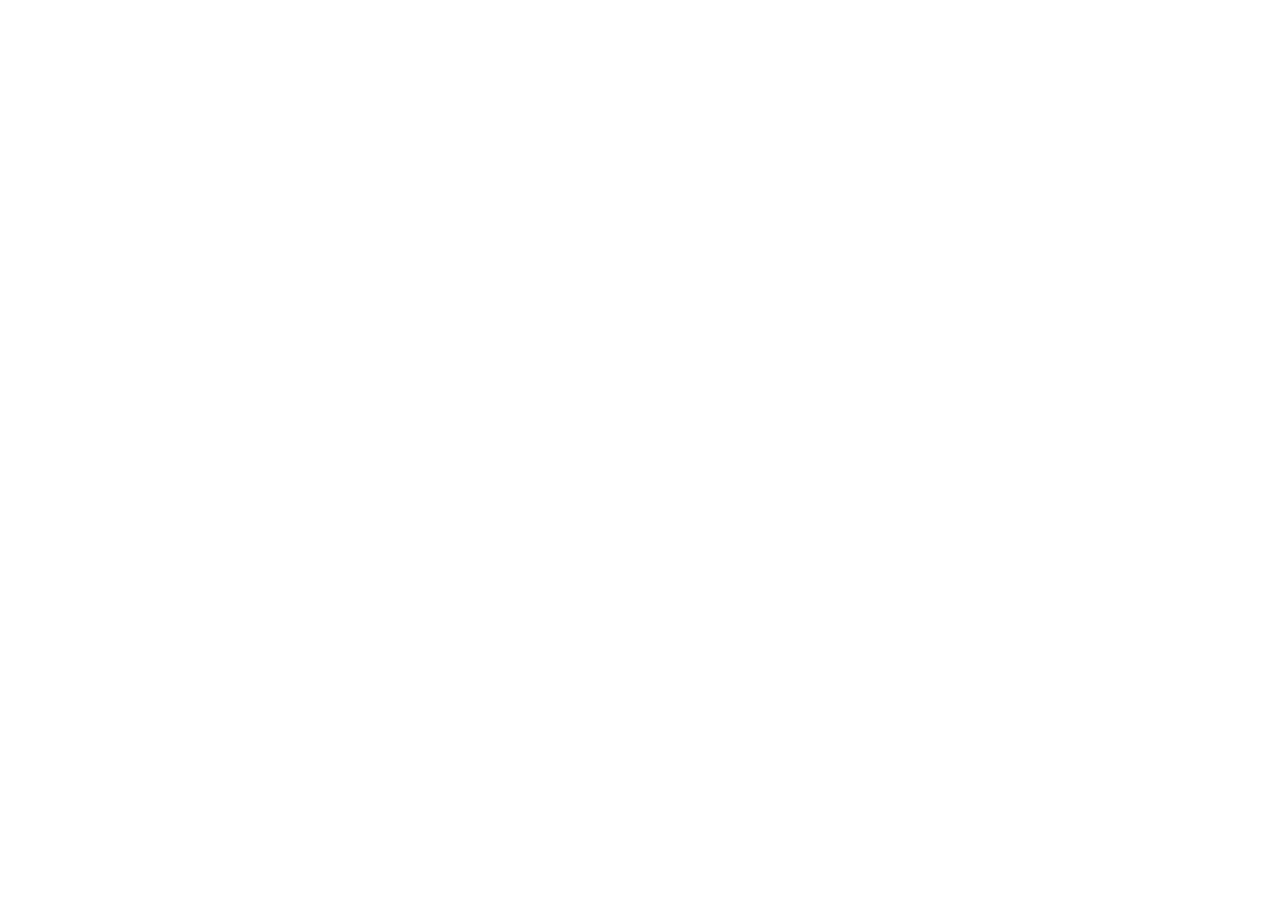
==== index.html @ 87368f3e "feat: initialize project structure and add base games - Setup project scaffolding with React, Vite, " ====
<!doctype html>
<html lang="en">
  <head>
    <meta charset="UTF-8" />
    <meta name="viewport" content="width=device-width, initial-scale=1.0" />
    <title>Unblocked Arcade</title>
    <meta name="description" content="Play popular unblocked games seamlessly with embedded iframe gaming, favorites, categories, and custom game support." />
    <meta property="og:title" content="Unblocked Arcade" />
    <meta property="og:description" content="Play popular unblocked games seamlessly with embedded iframe gaming, favorites, categories, and custom game support." />
    <meta property="og:type" content="website" />
    <meta name="twitter:card" content="summary_large_image" />
    <link rel="preconnect" href="https://fonts.googleapis.com">
    <link rel="preconnect" href="https://fonts.gstatic.com" crossorigin>
    <link href="https://fonts.googleapis.com/css2?family=Outfit:wght@400;500;600;700&family=Plus+Jakarta+Sans:wght@400;500;600&display=swap" rel="stylesheet">
  </head>
  <body>
    <div id="root"></div>
    <script type="module" src="/src/main.jsx"></script>
  </body>
</html>
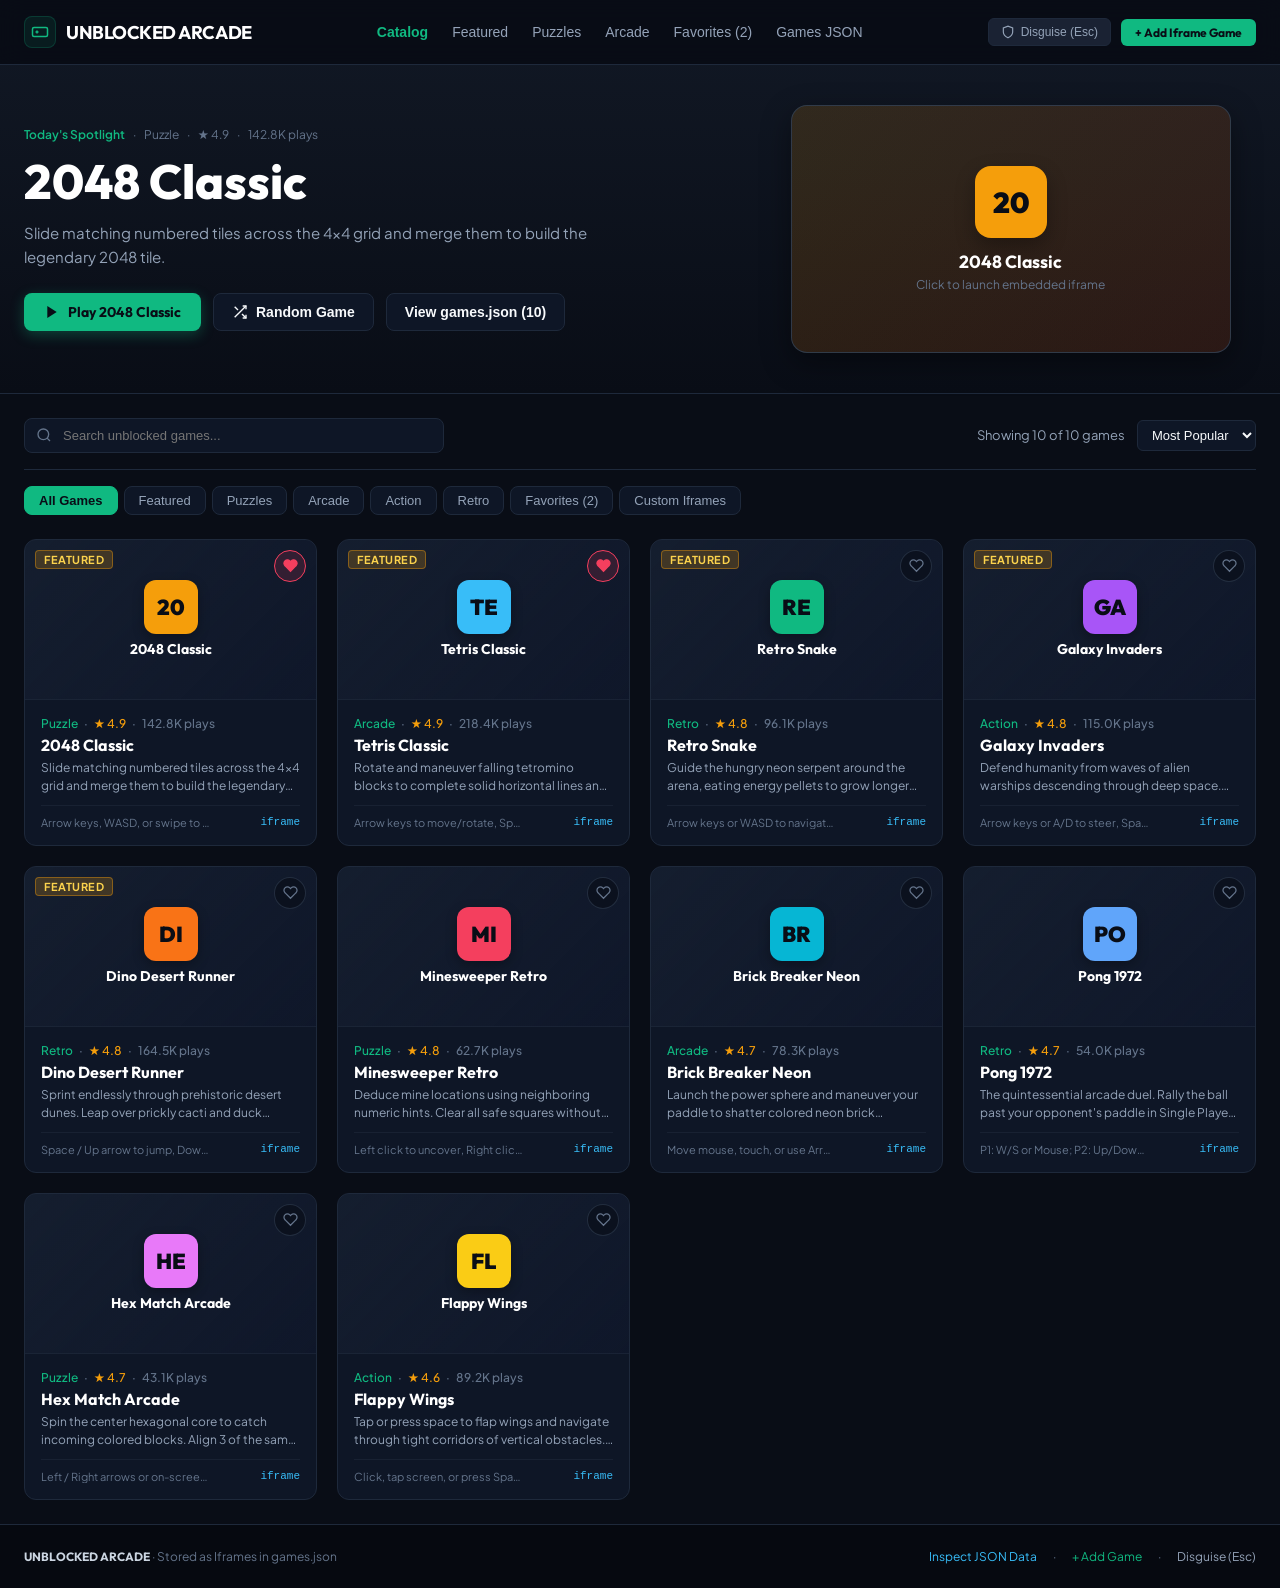
==== commit 33e7448b: "feat: add initial game library and configuration - Implement base path and asset links - Add game re" ====
--- a/index.html
+++ b/index.html
@@ -11,11 +11,11 @@
     <meta name="twitter:card" content="summary_large_image" />
     <link rel="preconnect" href="https://fonts.googleapis.com">
     <link rel="preconnect" href="https://fonts.gstatic.com" crossorigin>
-    <link href="https://fonts.googleapis.com/css2?family=Outfit:wght@400;500;600;700&family=Plus+Jakarta+Sans:wght@400;500;600&display=swap" rel="stylesheet">
+    <link href="https://fonts.googleapis.com/css2?family=Outfit:wght@400;500;600;700;800&family=Plus+Jakarta+Sans:wght@400;500;600;700&display=swap" rel="stylesheet">
+    <link rel="stylesheet" href="./style.css" />
   </head>
   <body>
     <div id="root"></div>
-    <script type="module" src="/src/main.jsx"></script>
+    <script type="module" src="./app.js"></script>
   </body>
 </html>
-
--- a/style.css
+++ b/style.css
@@ -0,0 +1,750 @@
+/* Unblocked Arcade - Modern Dark Theme Styles */
+:root {
+  --bg-primary: #090d16;
+  --bg-surface: #0e1626;
+  --bg-surface-hover: #152238;
+  --border-color: #1e293b;
+  --border-hover: #334155;
+  --text-main: #f8fafc;
+  --text-muted: #94a3b8;
+  --text-dim: #64748b;
+  --accent-emerald: #10b981;
+  --accent-emerald-hover: #34d399;
+  --accent-sky: #38bdf8;
+  --accent-rose: #f43f5e;
+  --accent-amber: #f59e0b;
+}
+
+* {
+  box-sizing: border-box;
+  margin: 0;
+  padding: 0;
+}
+
+body {
+  font-family: 'Plus Jakarta Sans', system-ui, -apple-system, BlinkMacSystemFont, "Segoe UI", Roboto, sans-serif;
+  background-color: var(--bg-primary);
+  color: var(--text-main);
+  min-height: 100vh;
+  display: flex;
+  flex-direction: column;
+  overflow-x: hidden;
+  -webkit-font-smoothing: antialiased;
+}
+
+h1, h2, h3, h4, h5, h6, .font-display {
+  font-family: 'Outfit', sans-serif;
+}
+
+/* Scrollbar */
+::-webkit-scrollbar {
+  width: 8px;
+  height: 8px;
+}
+::-webkit-scrollbar-track {
+  background: #060910;
+}
+::-webkit-scrollbar-thumb {
+  background: #1e293b;
+  border-radius: 4px;
+}
+::-webkit-scrollbar-thumb:hover {
+  background: #334155;
+}
+
+/* Header */
+.site-header {
+  position: sticky;
+  top: 0;
+  z-index: 40;
+  width: 100%;
+  background: rgba(9, 13, 22, 0.92);
+  backdrop-filter: blur(12px);
+  border-bottom: 1px solid var(--border-color);
+}
+.header-container {
+  max-width: 1280px;
+  margin: 0 auto;
+  padding: 0 1.5rem;
+  height: 64px;
+  display: flex;
+  align-items: center;
+  justify-content: space-between;
+}
+
+.brand-btn {
+  display: flex;
+  align-items: center;
+  gap: 10px;
+  background: none;
+  border: none;
+  color: inherit;
+  cursor: pointer;
+  text-decoration: none;
+}
+.brand-icon {
+  width: 32px;
+  height: 32px;
+  border-radius: 8px;
+  background: rgba(16, 185, 129, 0.1);
+  border: 1px solid rgba(16, 185, 129, 0.2);
+  display: flex;
+  align-items: center;
+  justify-content: center;
+  color: var(--accent-emerald);
+}
+.brand-name {
+  font-size: 1.15rem;
+  font-weight: 700;
+  letter-spacing: -0.025em;
+  color: #ffffff;
+}
+
+.nav-links {
+  display: flex;
+  align-items: center;
+  gap: 1.5rem;
+}
+@media (max-width: 768px) {
+  .nav-links { display: none; }
+}
+.nav-link {
+  background: none;
+  border: none;
+  color: var(--text-muted);
+  font-size: 0.875rem;
+  font-weight: 500;
+  cursor: pointer;
+  padding: 4px 0;
+  transition: color 0.15s ease;
+}
+.nav-link:hover, .nav-link.active {
+  color: var(--accent-emerald);
+  font-weight: 600;
+}
+
+.header-actions {
+  display: flex;
+  align-items: center;
+  gap: 10px;
+}
+.btn-disguise {
+  display: inline-flex;
+  align-items: center;
+  gap: 6px;
+  padding: 6px 12px;
+  font-size: 0.75rem;
+  font-weight: 500;
+  color: var(--text-muted);
+  background: rgba(30, 41, 59, 0.8);
+  border: 1px solid var(--border-color);
+  border-radius: 6px;
+  cursor: pointer;
+  transition: all 0.15s ease;
+}
+.btn-disguise:hover {
+  background: rgba(51, 65, 85, 0.8);
+  color: #fff;
+}
+@media (max-width: 640px) {
+  .btn-disguise { display: none; }
+}
+
+.btn-add {
+  display: inline-flex;
+  align-items: center;
+  gap: 6px;
+  padding: 6px 14px;
+  font-size: 0.75rem;
+  font-weight: 700;
+  color: #090d16;
+  background: var(--accent-emerald);
+  border: none;
+  border-radius: 6px;
+  cursor: pointer;
+  transition: background 0.15s ease;
+}
+.btn-add:hover {
+  background: var(--accent-emerald-hover);
+}
+
+/* Hero Spotlight */
+.hero-spotlight {
+  border-bottom: 1px solid var(--border-color);
+  background: linear-gradient(180deg, rgba(30, 41, 59, 0.35) 0%, rgba(9, 13, 22, 1) 100%);
+  padding: 2.5rem 1.5rem;
+}
+.hero-container {
+  max-width: 1280px;
+  margin: 0 auto;
+  display: grid;
+  grid-template-columns: 1.3fr 0.9fr;
+  gap: 2rem;
+  align-items: center;
+}
+@media (max-width: 900px) {
+  .hero-container { grid-template-columns: 1fr; }
+}
+.hero-meta {
+  display: flex;
+  align-items: center;
+  gap: 8px;
+  font-size: 0.75rem;
+  color: var(--text-dim);
+  margin-bottom: 0.75rem;
+}
+.hero-title {
+  font-size: clamp(2rem, 4vw, 3rem);
+  font-weight: 800;
+  color: #ffffff;
+  line-height: 1.15;
+  margin-bottom: 0.75rem;
+}
+.hero-desc {
+  font-size: 0.9375rem;
+  color: var(--text-muted);
+  line-height: 1.6;
+  max-width: 600px;
+  margin-bottom: 1.5rem;
+}
+.hero-actions {
+  display: flex;
+  flex-wrap: wrap;
+  align-items: center;
+  gap: 12px;
+}
+.btn-primary {
+  display: inline-flex;
+  align-items: center;
+  gap: 8px;
+  padding: 10px 20px;
+  font-size: 0.875rem;
+  font-weight: 700;
+  color: #090d16;
+  background: var(--accent-emerald);
+  border: none;
+  border-radius: 8px;
+  cursor: pointer;
+  box-shadow: 0 4px 14px rgba(16, 185, 129, 0.3);
+  transition: transform 0.1s ease, background 0.15s ease;
+}
+.btn-primary:hover {
+  background: var(--accent-emerald-hover);
+  transform: translateY(-1px);
+}
+.btn-secondary {
+  display: inline-flex;
+  align-items: center;
+  gap: 8px;
+  padding: 10px 18px;
+  font-size: 0.875rem;
+  font-weight: 600;
+  color: var(--text-main);
+  background: var(--bg-surface);
+  border: 1px solid var(--border-color);
+  border-radius: 8px;
+  cursor: pointer;
+  transition: all 0.15s ease;
+}
+.btn-secondary:hover {
+  background: var(--bg-surface-hover);
+  border-color: var(--border-hover);
+}
+.hero-preview-card {
+  width: 100%;
+  max-width: 440px;
+  aspect-ratio: 16 / 9;
+  margin: 0 auto;
+  background: linear-gradient(135deg, rgba(245, 158, 11, 0.15), rgba(234, 88, 12, 0.15));
+  border: 1px solid rgba(51, 65, 85, 0.8);
+  border-radius: 16px;
+  padding: 1.5rem;
+  display: flex;
+  flex-direction: column;
+  align-items: center;
+  justify-content: center;
+  cursor: pointer;
+  transition: all 0.2s ease;
+  box-shadow: 0 10px 30px rgba(0, 0, 0, 0.4);
+}
+.hero-preview-card:hover {
+  border-color: rgba(16, 185, 129, 0.5);
+  transform: scale(1.02);
+}
+.hero-emblem {
+  width: 72px;
+  height: 72px;
+  border-radius: 16px;
+  background: #f59e0b;
+  color: #090d16;
+  font-size: 1.8rem;
+  font-weight: 900;
+  display: flex;
+  align-items: center;
+  justify-content: center;
+  margin-bottom: 0.75rem;
+  box-shadow: 0 8px 20px rgba(0, 0, 0, 0.3);
+}
+
+/* Catalog Filter Bar */
+.catalog-section {
+  max-width: 1280px;
+  margin: 0 auto;
+  padding: 1.5rem;
+  flex: 1;
+  width: 100%;
+}
+.catalog-toolbar {
+  display: flex;
+  flex-wrap: wrap;
+  align-items: center;
+  justify-content: space-between;
+  gap: 1rem;
+  padding-bottom: 1rem;
+  border-bottom: 1px solid var(--border-color);
+}
+.search-wrapper {
+  position: relative;
+  flex: 1;
+  max-width: 420px;
+  min-width: 260px;
+}
+.search-input {
+  width: 100%;
+  padding: 9px 36px 9px 38px;
+  font-size: 0.8125rem;
+  background: var(--bg-surface);
+  border: 1px solid var(--border-color);
+  border-radius: 8px;
+  color: #ffffff;
+  outline: none;
+  transition: border-color 0.15s ease;
+}
+.search-input:focus {
+  border-color: var(--accent-emerald);
+}
+.search-icon {
+  position: absolute;
+  left: 12px;
+  top: 50%;
+  transform: translateY(-50%);
+  color: var(--text-dim);
+  pointer-events: none;
+}
+.search-clear {
+  position: absolute;
+  right: 12px;
+  top: 50%;
+  transform: translateY(-50%);
+  background: none;
+  border: none;
+  color: var(--text-dim);
+  cursor: pointer;
+  font-size: 0.75rem;
+}
+
+.toolbar-stats {
+  display: flex;
+  align-items: center;
+  gap: 12px;
+  font-size: 0.8125rem;
+  color: var(--text-muted);
+}
+.sort-select {
+  background: var(--bg-surface);
+  border: 1px solid var(--border-color);
+  color: var(--text-main);
+  padding: 6px 10px;
+  border-radius: 6px;
+  font-size: 0.8125rem;
+  outline: none;
+  cursor: pointer;
+}
+
+/* Category Tabs */
+.category-tabs {
+  display: flex;
+  align-items: center;
+  gap: 6px;
+  overflow-x: auto;
+  padding: 1rem 0;
+  scrollbar-width: none;
+}
+.category-tabs::-webkit-scrollbar { display: none; }
+.tab-btn {
+  padding: 6px 14px;
+  font-size: 0.8125rem;
+  font-weight: 500;
+  border-radius: 8px;
+  white-space: nowrap;
+  border: 1px solid var(--border-color);
+  background: var(--bg-surface);
+  color: var(--text-muted);
+  cursor: pointer;
+  transition: all 0.15s ease;
+}
+.tab-btn:hover {
+  color: #ffffff;
+  border-color: var(--border-hover);
+}
+.tab-btn.active {
+  background: var(--accent-emerald);
+  color: #090d16;
+  font-weight: 700;
+  border-color: var(--accent-emerald);
+}
+
+/* Games Grid */
+.games-grid {
+  display: grid;
+  grid-template-columns: repeat(auto-fill, minmax(260px, 1fr));
+  gap: 1.25rem;
+  padding-top: 0.5rem;
+}
+.game-card {
+  background: var(--bg-surface);
+  border: 1px solid var(--border-color);
+  border-radius: 12px;
+  overflow: hidden;
+  cursor: pointer;
+  display: flex;
+  flex-direction: column;
+  transition: transform 0.18s ease, border-color 0.18s ease, box-shadow 0.18s ease;
+  position: relative;
+}
+.game-card:hover {
+  transform: translateY(-3px);
+  border-color: var(--border-hover);
+  box-shadow: 0 12px 24px rgba(0, 0, 0, 0.4);
+}
+.card-banner {
+  height: 160px;
+  width: 100%;
+  display: flex;
+  flex-direction: column;
+  align-items: center;
+  justify-content: center;
+  position: relative;
+  overflow: hidden;
+  border-bottom: 1px solid rgba(30, 41, 59, 0.6);
+}
+.card-fav-btn {
+  position: absolute;
+  top: 10px;
+  right: 10px;
+  width: 32px;
+  height: 32px;
+  border-radius: 50%;
+  background: rgba(9, 13, 22, 0.6);
+  border: 1px solid rgba(51, 65, 85, 0.6);
+  color: var(--text-dim);
+  display: flex;
+  align-items: center;
+  justify-content: center;
+  cursor: pointer;
+  z-index: 10;
+  transition: all 0.15s ease;
+}
+.card-fav-btn:hover, .card-fav-btn.active {
+  color: var(--accent-rose);
+  border-color: var(--accent-rose);
+  background: rgba(244, 63, 94, 0.15);
+}
+.card-badge {
+  position: absolute;
+  top: 10px;
+  left: 10px;
+  font-size: 0.6875rem;
+  font-weight: 700;
+  padding: 2px 8px;
+  border-radius: 4px;
+  z-index: 10;
+  text-transform: uppercase;
+  letter-spacing: 0.5px;
+}
+.badge-featured {
+  background: rgba(245, 158, 11, 0.2);
+  color: #fcd34d;
+  border: 1px solid rgba(245, 158, 11, 0.4);
+}
+.badge-custom {
+  background: rgba(56, 189, 248, 0.2);
+  color: #7dd3fc;
+  border: 1px solid rgba(56, 189, 248, 0.4);
+}
+.card-emblem {
+  width: 54px;
+  height: 54px;
+  border-radius: 12px;
+  color: #090d16;
+  font-size: 1.35rem;
+  font-weight: 900;
+  display: flex;
+  align-items: center;
+  justify-content: center;
+  margin-bottom: 6px;
+  box-shadow: 0 4px 12px rgba(0, 0, 0, 0.3);
+}
+.card-hover-overlay {
+  position: absolute;
+  inset: 0;
+  background: rgba(5, 8, 17, 0.6);
+  backdrop-filter: blur(2px);
+  display: flex;
+  align-items: center;
+  justify-content: center;
+  opacity: 0;
+  transition: opacity 0.15s ease;
+}
+.game-card:hover .card-hover-overlay {
+  opacity: 1;
+}
+.card-hover-pill {
+  background: var(--accent-emerald);
+  color: #090d16;
+  font-size: 0.75rem;
+  font-weight: 700;
+  padding: 6px 14px;
+  border-radius: 6px;
+  display: flex;
+  align-items: center;
+  gap: 6px;
+  box-shadow: 0 4px 12px rgba(0,0,0,0.5);
+}
+
+.card-body {
+  padding: 1rem;
+  display: flex;
+  flex-direction: column;
+  justify-content: space-between;
+  flex: 1;
+}
+.card-meta {
+  display: flex;
+  align-items: center;
+  gap: 6px;
+  font-size: 0.75rem;
+  color: var(--text-dim);
+  margin-bottom: 4px;
+  font-weight: 500;
+}
+.card-title {
+  font-size: 1rem;
+  font-weight: 700;
+  color: #ffffff;
+  margin-bottom: 4px;
+  overflow: hidden;
+  text-overflow: ellipsis;
+  white-space: nowrap;
+}
+.card-desc {
+  font-size: 0.75rem;
+  color: var(--text-muted);
+  line-height: 1.5;
+  display: -webkit-box;
+  -webkit-line-clamp: 2;
+  -webkit-box-orient: vertical;
+  overflow: hidden;
+}
+.card-footer {
+  margin-top: 10px;
+  padding-top: 10px;
+  border-top: 1px solid rgba(30, 41, 59, 0.6);
+  display: flex;
+  align-items: center;
+  justify-content: space-between;
+  font-size: 0.6875rem;
+  color: var(--text-dim);
+}
+
+/* Game Player Stage */
+.stage-section {
+  width: 100%;
+  max-width: 1100px;
+  margin: 0 auto;
+  padding: 1rem 1.5rem 3rem;
+}
+.stage-section.theater {
+  max-width: 100vw;
+  padding: 1rem 0 3rem;
+}
+.stage-toolbar {
+  display: flex;
+  flex-wrap: wrap;
+  align-items: center;
+  justify-content: space-between;
+  gap: 12px;
+  margin-bottom: 12px;
+}
+.stage-btn {
+  display: inline-flex;
+  align-items: center;
+  gap: 6px;
+  padding: 7px 12px;
+  font-size: 0.75rem;
+  font-weight: 600;
+  background: var(--bg-surface);
+  border: 1px solid var(--border-color);
+  color: var(--text-main);
+  border-radius: 8px;
+  cursor: pointer;
+  transition: all 0.15s ease;
+}
+.stage-btn:hover {
+  background: var(--bg-surface-hover);
+  border-color: var(--border-hover);
+}
+.stage-btn.active {
+  background: rgba(16, 185, 129, 0.15);
+  border-color: var(--accent-emerald);
+  color: var(--accent-emerald);
+}
+.stage-btn.active-fav {
+  background: rgba(244, 63, 94, 0.15);
+  border-color: var(--accent-rose);
+  color: var(--accent-rose);
+}
+.stage-controls-right {
+  display: flex;
+  align-items: center;
+  gap: 6px;
+}
+.stage-frame-container {
+  width: 100%;
+  height: 650px;
+  background: #020408;
+  border: 1px solid var(--border-color);
+  border-radius: 12px;
+  overflow: hidden;
+  box-shadow: 0 20px 40px rgba(0, 0, 0, 0.6);
+  position: relative;
+}
+.stage-section.theater .stage-frame-container {
+  border-radius: 0;
+  border-left: none;
+  border-right: none;
+  height: 750px;
+}
+.stage-frame {
+  width: 100%;
+  height: 100%;
+  border: none;
+  display: block;
+}
+
+.stage-details {
+  margin-top: 1.5rem;
+  display: grid;
+  grid-template-columns: 2fr 1fr;
+  gap: 1.5rem;
+}
+@media (max-width: 800px) {
+  .stage-details { grid-template-columns: 1fr; }
+}
+.details-box {
+  background: var(--bg-surface);
+  border: 1px solid var(--border-color);
+  border-radius: 12px;
+  padding: 1.25rem;
+}
+.details-title {
+  font-size: 1.5rem;
+  font-weight: 700;
+  color: #fff;
+  margin-bottom: 0.5rem;
+}
+.details-desc {
+  font-size: 0.875rem;
+  color: var(--text-muted);
+  line-height: 1.6;
+}
+
+/* Modals */
+.modal-backdrop {
+  position: fixed;
+  inset: 0;
+  z-index: 50;
+  background: rgba(5, 8, 17, 0.85);
+  backdrop-filter: blur(4px);
+  display: flex;
+  align-items: center;
+  justify-content: center;
+  padding: 1rem;
+}
+.modal-card {
+  width: 100%;
+  max-width: 600px;
+  background: var(--bg-surface);
+  border: 1px solid var(--border-color);
+  border-radius: 14px;
+  overflow: hidden;
+  box-shadow: 0 25px 50px rgba(0, 0, 0, 0.7);
+  display: flex;
+  flex-direction: column;
+  max-height: 90vh;
+}
+.modal-header {
+  padding: 1rem 1.5rem;
+  border-bottom: 1px solid var(--border-color);
+  display: flex;
+  align-items: center;
+  justify-content: space-between;
+}
+.modal-body {
+  padding: 1.5rem;
+  overflow-y: auto;
+}
+.form-group {
+  margin-bottom: 1rem;
+}
+.form-label {
+  display: block;
+  font-size: 0.75rem;
+  font-weight: 600;
+  color: var(--text-muted);
+  margin-bottom: 4px;
+}
+.form-input, .form-textarea, .form-select {
+  width: 100%;
+  padding: 8px 12px;
+  font-size: 0.8125rem;
+  background: #060910;
+  border: 1px solid var(--border-color);
+  border-radius: 6px;
+  color: #ffffff;
+  outline: none;
+}
+.form-input:focus, .form-textarea:focus {
+  border-color: var(--accent-emerald);
+}
+
+/* Footer */
+.site-footer {
+  border-top: 1px solid var(--border-color);
+  background: #060910;
+  padding: 1.5rem;
+  margin-top: auto;
+  font-size: 0.75rem;
+  color: var(--text-dim);
+}
+.footer-container {
+  max-width: 1280px;
+  margin: 0 auto;
+  display: flex;
+  flex-wrap: wrap;
+  align-items: center;
+  justify-content: space-between;
+  gap: 1rem;
+}
+
+/* Panic Disguise Screen */
+.panic-screen {
+  position: fixed;
+  inset: 0;
+  background: #ffffff;
+  color: #1e293b;
+  z-index: 100;
+  padding: 3rem 2rem;
+  overflow-y: auto;
+  font-family: Georgia, serif;
+}
